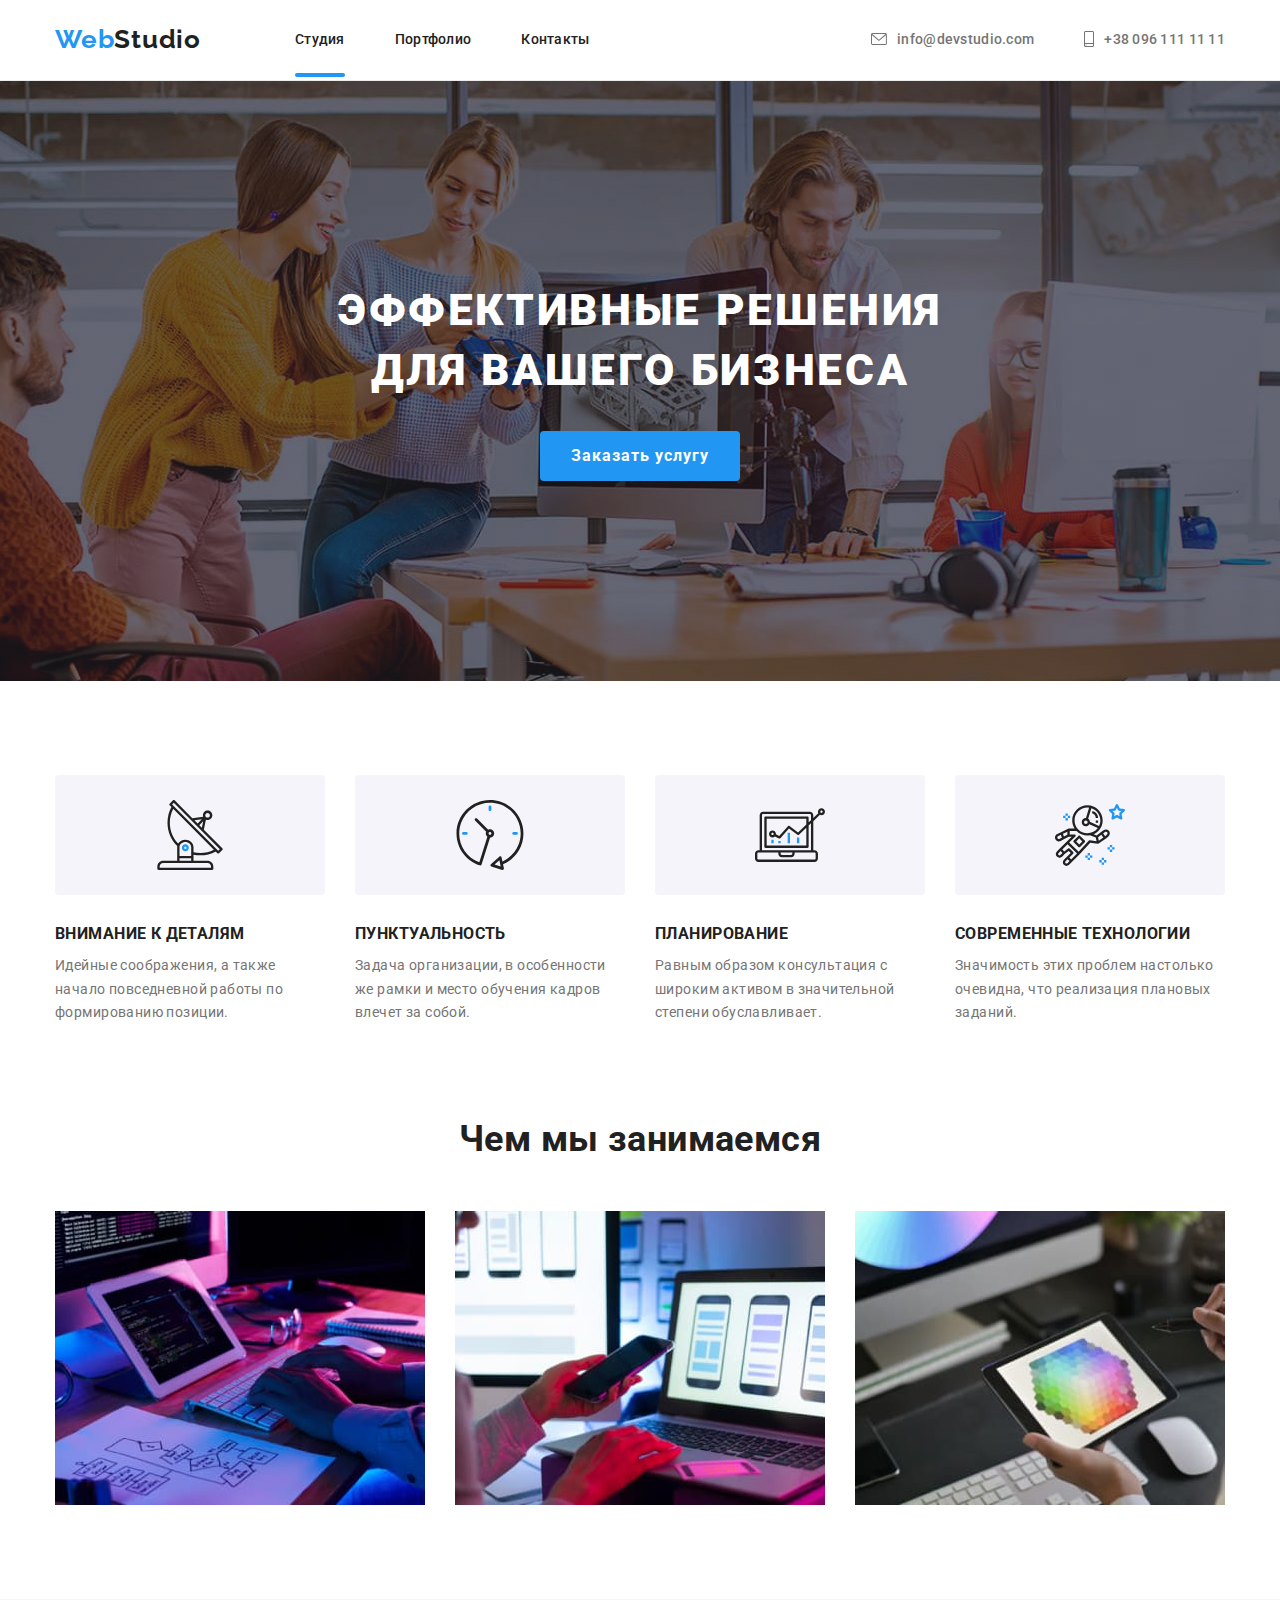
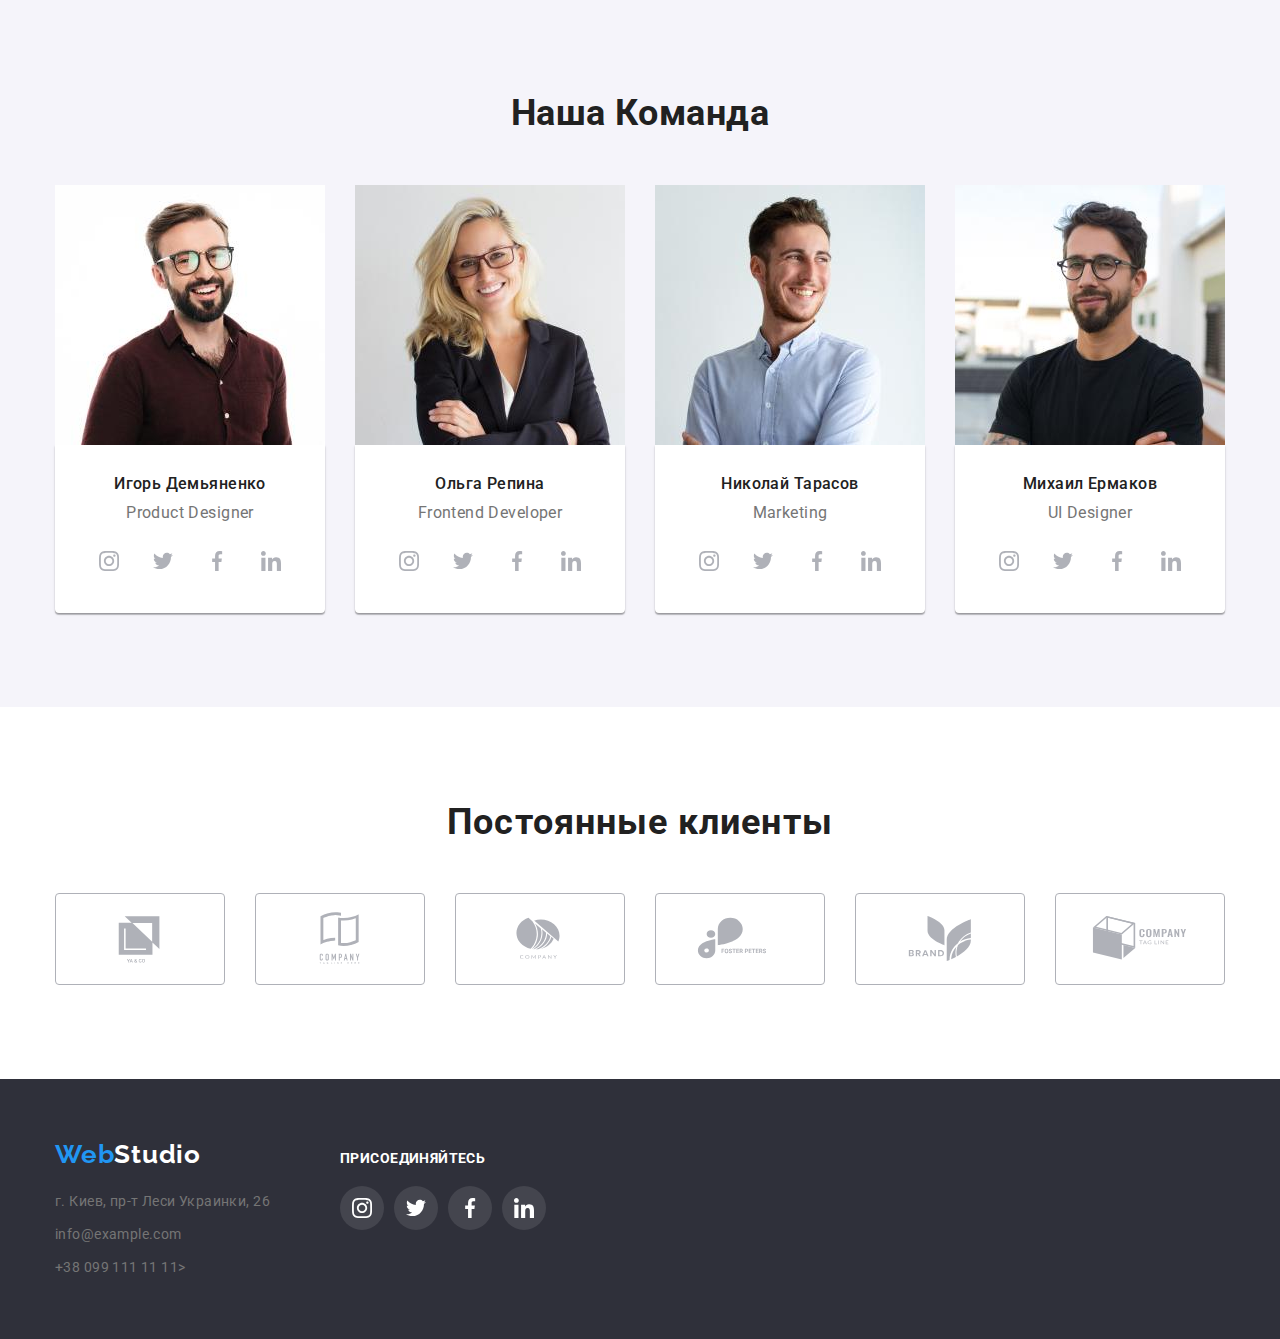
==== index.html @ 45fd3f33 "upd" ====
<!DOCTYPE html>
<html lang="ru">
  <head>
    <meta charset="UTF-8" />
    <title>Web Studio</title>
    <link
      rel="stylesheet"
      href="https://cdnjs.cloudflare.com/ajax/libs/modern-normalize/1.0.0/modern-normalize.min.css"
    />
    <link
    rel="stylesheet"
    href="https://cdnjs.cloudflare.com/ajax/libs/animate.css/4.1.1/animate.min.css"
  />
    <link
      href="https://fonts.googleapis.com/css2?family=Raleway:wght@700&family=Roboto:wght@400;500;700;900&display=swap"
      rel="stylesheet"
    />
    <link rel="stylesheet" href="./css/styles.css" />
  </head>
  <body>
    <header class="header">
      <div class="container header-container">
        <nav class="header-navigation">
          <a class="link web-logo" href="./index.html"
            >Web<span class="logo-studio">Studio</span>
          </a>

          <ul class="header-list list">
            <li class="header-item">
              <a class="header-link link current" href="./index.html">Студия</a>
            </li>
            <li class="header-item">
              <a class="link header-link" href="./portfolio.html">Портфолио</a>
            </li>
            <li class="header-item">
              <a class="link header-link" href="">Контакты</a>
            </li>
          </ul>
        </nav>

        <ul class="header-contacts-list list">
          <li class="header-contacts-item">
            <a class="header-mailto link" href="mailto:info@devstudio.com">
              <svg class="header-contacts-icon" width="16" height="12">
                <use href="./images/icons.svg#icon-envelope"></use>
              </svg>
              info@devstudio.com</a
            >
          </li>
          <li class="header-contacts-item">
            <a class="header-tel link" href="tel:+380961111111">
              <svg class="header-contacts-icon" width="10" height="16">
                <use href="./images/icons.svg#icon-icon-smartphone"></use>
              </svg>
              +38 096 111 11 11</a
            >
          </li>
        </ul>
      </div>
    </header>

    <main>
      <section class="hero">
        <div class="container hero-container">
          <h1 class="hero-title">ЭФФЕКТИВНЫЕ РЕШЕНИЯ ДЛЯ ВАШЕГО БИЗНЕСА</h1>

          <button class="hero-btn" type="button" data-modal-open>Заказать услугу</button>
        </div>
      </section>

      <section class="section specificities">
        <div class="container specificities-container">
          <!-- <h2 class="visually-hidden">Особенности</h2> -->
          <ul class="specificities-list list">
            <li class="specificities-item">
              <div class="specificities-item-icon">
                <svg class="specificities-icon" width="70" height="70">
                  <use href="./images/icons.svg#icon-specifities-img1"></use>
                </svg>
              </div>
              <h3 class="specificities-title">Внимание к деталям</h3>

              <p class="specificities-text">
                Идейные соображения, а также начало повседневной работы по
                формированию позиции.
              </p>
            </li>
            <li class="specificities-item">
              <div class="specificities-item-icon">
                <svg class="specificities-icon" width="70" height="70">
                  <use href="./images/icons.svg#icon-specifities-img2"></use>
                </svg>
              </div>
              <h3 class="specificities-title">Пунктуальность</h3>

              <p class="specificities-text">
                Задача организации, в особенности же рамки и место обучения
                кадров влечет за собой.
              </p>
            </li>

            <li class="specificities-item">
              <div class="specificities-item-icon">
                <svg class="specificities-icon" width="70" height="70">
                  <use href="./images/icons.svg#icon-specifities-img3"></use>
                </svg>
              </div>
              <h3 class="specificities-title">Планирование</h3>
              <p class="specificities-text">
                Равным образом консультация с широким активом в значительной
                степени обуславливает.
              </p>
            </li>
            <li class="specificities-item">
              <div class="specificities-item-icon">
                <svg class="specificities-icon" width="70" height="70">
                  <use href="./images/icons.svg#icon-specifities-img4"></use>
                </svg>
              </div>
              <h3 class="specificities-title">Современные технологии</h3>
              <p class="specificities-text">
                Значимость этих проблем настолько очевидна, что реализация
                плановых заданий.
              </p>
            </li>
          </ul>
        </div>
      </section>
      <section class="section about">
        <div class="container about-container">
          <h2 class="about-title">Чем мы занимаемся</h2>
          <ul class="about-list list">
            <li class="about-item">
              <img
                src="./images/img.jpg"
                alt="человек набирает текст на клавиатуре"
                width="370"
                height="294"
              />
            </li>
            <li></li>
            <li class="about-item">
              <img
                src="./images/img2.jpg"
                alt="работа с компьютером и телефоном"
                width="370"
                height="294"
              />
            </li>
            <li class="about-item">
              <img
                src="./images/img3.jpg"
                alt="работа с цветовой палитрой на планшете"
                width="370"
                height="294"
              />
            </li>
          </ul>
        </div>
      </section>

      <section class="section team">
        <div class="container team-container">
          <h2 class="team-title">Наша Команда</h2>
          <ul class="team-list list">
            <li class="team-item">
              <img
                src="./images/ihor(1).jpg"
                alt="Игорь Демьяненко"
                width="270"
                height="260"
              />
              <div class="team-card-img">
                <h3 class="team-item-title">Игорь Демьяненко</h3>
                <p class="team-item-text" lang="en">Product Designer</p>
                <ul class="team-social-list list">
                  <li class="team-social-item">
                    <a href="" class="team-social-link">
                      <svg class="team-social-icon" width="20" height="20">
                        <use href="./images/icons.svg#icon-instagram"></use>
                      </svg>
                    </a>
                  </li>

                  <li class="team-social-item">
                    <a href="" class="team-social-link">
                      <svg class="team-social-icon" width="20" height="20">
                        <use href="./images/icons.svg#icon-twitter"></use>
                      </svg>
                    </a>
                  </li>

                  <li class="team-social-item">
                    <a href="" class="team-social-link">
                      <svg class="team-social-icon" width="20" height="20">
                        <use href="./images/icons.svg#icon-facebook"></use>
                      </svg>
                    </a>
                  </li>

                  <li class="team-social-item">
                    <a href="" class="team-social-link">
                      <svg class="team-social-icon" width="20" height="20">
                        <use href="./images/icons.svg#icon-linkedin"></use>
                      </svg>
                    </a>
                  </li>
                </ul>
              </div>
            </li>
            <li class="team-item">
              <img
                src="./images/olga.jpg"
                alt="Ольга Репина"
                width="270"
                height="260"
              />
              <div class="team-card-img">
                <h3 class="team-item-title">Ольга Репина</h3>
                <p class="team-item-text" lang="en">Frontend Developer</p>
                <ul class="team-social-list list">
                  <li class="team-social-item">
                    <a href="" class="team-social-link">
                      <svg class="team-social-icon" width="20" height="20">
                        <use href="./images/icons.svg#icon-instagram"></use>
                      </svg>
                    </a>
                  </li>

                  <li class="team-social-item">
                    <a href="" class="team-social-link">
                      <svg class="team-social-icon" width="20" height="20">
                        <use href="./images/icons.svg#icon-twitter"></use>
                      </svg>
                    </a>
                  </li>

                  <li class="team-social-item">
                    <a href="" class="team-social-link">
                      <svg class="team-social-icon" width="20" height="20">
                        <use href="./images/icons.svg#icon-facebook"></use>
                      </svg>
                    </a>
                  </li>

                  <li class="team-social-item">
                    <a href="" class="team-social-link">
                      <svg class="team-social-icon" width="20" height="20">
                        <use href="./images/icons.svg#icon-linkedin"></use>
                      </svg>
                    </a>
                  </li>
                </ul>
              </div>
            </li>

            <li class="team-item">
              <img
                src="./images/nikolay.jpg"
                alt="Николай Тарасов"
                width="270"
                height="260"
              />
              <div class="team-card-img">
                <h3 class="team-item-title">Николай Тарасов</h3>
                <p class="team-item-text" lang="en">Marketing</p>
                <ul class="team-social-list list">
                  <li class="team-social-item">
                    <a href="" class="team-social-link">
                      <svg class="team-social-icon" width="20" height="20">
                        <use href="./images/icons.svg#icon-instagram"></use>
                      </svg>
                    </a>
                  </li>

                  <li class="team-social-item">
                    <a href="" class="team-social-link">
                      <svg class="team-social-icon" width="20" height="20">
                        <use href="./images/icons.svg#icon-twitter"></use>
                      </svg>
                    </a>
                  </li>

                  <li class="team-social-item">
                    <a href="" class="team-social-link">
                      <svg class="team-social-icon" width="20" height="20">
                        <use href="./images/icons.svg#icon-facebook"></use>
                      </svg>
                    </a>
                  </li>

                  <li class="team-social-item">
                    <a href="" class="team-social-link">
                      <svg class="team-social-icon" width="20" height="20">
                        <use href="./images/icons.svg#icon-linkedin"></use>
                      </svg>
                    </a>
                  </li>
                </ul>
              </div>
            </li>
            <li class="team-item">
              <img
                src="./images/mihail.jpg"
                alt="Михаил Ермаков"
                width="270"
                height="260"
              />
              <div class="team-card-img">
                <h3 class="team-item-title">Михаил Ермаков</h3>
                <p class="team-item-text" lang="en">UI Designer</p>
                <ul class="team-social-list list">
                  <li class="team-social-item">
                    <a href="" class="team-social-link">
                      <svg class="team-social-icon" width="20" height="20">
                        <use href="./images/icons.svg#icon-instagram"></use>
                      </svg>
                    </a>
                  </li>

                  <li class="team-social-item">
                    <a href="" class="team-social-link">
                      <svg class="team-social-icon" width="20" height="20">
                        <use href="./images/icons.svg#icon-twitter"></use>
                      </svg>
                    </a>
                  </li>

                  <li class="team-social-item">
                    <a href="" class="team-social-link">
                      <svg class="team-social-icon" width="20" height="20">
                        <use href="./images/icons.svg#icon-facebook"></use>
                      </svg>
                    </a>
                  </li>

                  <li class="team-social-item">
                    <a href="" class="team-social-link">
                      <svg class="team-social-icon" width="20" height="20">
                        <use href="./images/icons.svg#icon-linkedin"></use>
                      </svg>
                    </a>
                  </li>
                </ul>
              </div>
            </li>
          </ul>
        </div>
      </section>

      <section class="section clients">
        <div class="container clients-container">
          <h2 class="clients-title">Постоянные клиенты</h2>
          <ul class="clients-list list">
            <li class="clients-item">
              <a class="clients-link" href="">
                <svg class="clients-link-icon">
                  <use href="./images/icons.svg#icon-Logo"></use></svg>
              </a>
            </li>

            <li class="clients-item">
              <a class="clients-link" href="">
                <svg class="clients-link-icon" width="106" height="60">
                  <use href="./images/icons.svg#icon-Logo2"></use></svg>
              </a>
            </li>

            <li class="clients-item">
              <a class="clients-link" href="">
                <svg class="clients-link-icon">
                  <use href="./images/icons.svg#icon-Logo3"></use></svg>
              </a>
            </li>

            <li class="clients-item">
              <a class="clients-link" href="">
                <svg class="clients-link-icon">
                  <use href="./images/icons.svg#icon-Logo4"></use></svg>
              </a>
            </li>

            <li class="clients-item">
              <a class="clients-link" href="">
                <svg class="clients-link-icon">
                  <use href="./images/icons.svg#icon-Logo5"></use></svg></a>
            </li>

            <li class="clients-item">
              <a class="clients-link" href="">
                <svg class="clients-link-icon">
                  <use href="./images/icons.svg#icon-Logo6"></use></svg>
              </a>
            </li>
          </ul>
        </div>
      </section>
    </main>
    <footer class="footer">
      <div class="container footer-container">
        <div class="footer-adress">
          <a class="link web-logo-footer" href="/">
            Web<span class="logo-studio-footer">Studio</span>
          </a>
          <address class="contacts-address">
            <ul class="contacts-list list">
              <li class="contacts-item-adress">
                г. Киев, пр-т Леси Украинки, 26
              </li>
              <li class="contacts-item">
                <a class="contacts-mailto link" href="mailto:info@example.com"
                  >info@example.com</a
                >
              </li>
              <li class="contacts-item">
                <a class="contacts-tel link" href="tel:+380991111111"
                  >+38 099 111 11 11></a
                >
              </li>
            </ul>
          </address>
        </div>
        <div class="footer-social" style="margin-left: 70px;">
          <p class="footer-social-title">ПРИСОЕДИНЯЙТЕСЬ</p>
          <ul class="footer-social-list list">
            <li class="footer-social-item">
              <a href="" class="footer-social-link link">
                <svg class="footer-social-icon" width="20" height="20">
                  <use href="./images/icons.svg#icon-instagram"></use>
                </svg>
              </a>
            </li>

            <li class="footer-social-item">
              <a href="" class="footer-social-link link">
                <svg class="footer-social-icon" width="20" height="20">
                  <use href="./images/icons.svg#icon-twitter"></use>
                </svg>
              </a>
            </li>

            <li class="footer-social-item">
              <a href="" class="footer-social-link link">
                <svg class="footer-social-icon" width="20" height="20">
                  <use href="./images/icons.svg#icon-facebook"></use>
                </svg>
              </a>
            </li>

            <li class="footer-social-item">
              <a href="" class="footer-social-link link">
                <svg class="footer-social-icon" width="20" height="20">
                  <use href="./images/icons.svg#icon-linkedin"></use>
                </svg>
              </a>
            </li>
          </ul>
        </div>
      </div>
    </footer>
    <div class="backdrop is-hidden" data-modal>
      <div class="modal">
        <button type="button" class="modal-close" data-modal-close>
          <svg class="modal-close-icon" width="18" height="18">
            <use href="./images/icons.svg#icon-close-black"></use>
          </svg>
        </button>
      </div>
    </div>
    <script src="./js/modal.js"></script>
  </body>
</html>
---- css/styles.css ----
:root {
  --main-title-color: #ffffff;
  --second-title-color: #212121;
  --third-title-color: #212121;
  --fourth-title-color: #212121;
  --main-text-color: #757575;
  --second-text-color: #757575;
  --main-btn-color: #ffffff;
  --second-btn-color: #212121;
  --header-text-color: #212121;
  --accent-color: #2196f3;
  --background-color: #2f303a;
  --third-text-color: rgba(255, 255, 255, 0.6);
  --second-accent-color: #188ce8;
  --main-background-color: #f5f4fa;
}

p,
h1,
h2,
h3 {
  margin: 0;
}

ul {
  margin: 0;
  padding: 0;
}

img {
  display: block;
  max-width: 100%;
  height: auto;
}

.container {
  width: 1200px;
  padding-left: 15px;
  padding-right: 15px;
  margin: 0 auto;
}

.section {
  padding-top: 94px;
  padding-bottom: 94px;
}

body {
  font-family: "Roboto", sans-serif;
  color: var(--main-text-color);
  background-color: var(--main-background-color);
  font-size: 14px;
  letter-spacing: 0.03em;
}

.list {
  list-style: none;
}

.link {
  text-decoration: none;
}

.visually-hidden {
  position: absolute;
  white-space: nowrap;
  width: 1px;
  height: 1px;
  overflow: hidden;
  border: 0;
  padding: 0;
  clip: rect(0 0 0 0);
  clip-path: inset(50%);
  margin: -1px;
}

/* -----------------------HEADER--------------------- */

.header {
  background-color: var(--main-title-color);
  padding-top: 24px;
  padding-bottom: 25px;
  border-bottom: 1px solid #ececec;
}

.web-logo {
  font-family: Raleway;
  font-weight: 700;
  font-size: 26px;
  line-height: 1.19;
  letter-spacing: 0.03em;
  color: var(--accent-color);
}

.logo-studio {
  font-family: Raleway;
  font-weight: 700;
  font-size: 26px;
  line-height: 1.19;
  letter-spacing: 0.03em;
  color: var(--header-text-color);
}

.header-link {
  font-weight: 500;
  font-style: normal;
  font-size: 14px;
  line-height: 1.33;
  letter-spacing: 0.02em;
  color: var(--header-text-color);
  transition: color 250ms cubic-bezier(0.4, 0, 0.2, 1);
  /* padding-bottom: 28px; */
}

.header-link:hover,
.header-link:focus {
  color: var(--accent-color);
}

.web-logo {
  margin-right: 94px;
}

.header-container {
  display: flex;
  align-items: center;
}

.header-navigation {
  display: flex;
  align-items: center;
}

.header-list {
  display: flex;
}

.header-item:not(:last-child) {
  margin-right: 50px;
}

.header-contacts-list {
  display: flex;
  margin-left: auto;
}

.header-contacts-item {
  display: flex;
  align-items: center;
}

.header-tel {
  font-style: normal;
  font-weight: 500;
  font-size: 14px;
  line-height: 1.33;
  letter-spacing: 0.02em;
  color: var(--main-text-color);
  margin-left: 50px;
  display: flex;
  align-items: center;
  transition: color 250ms cubic-bezier(0.4, 0, 0.2, 1);
}

.header-tel:hover,
.header-tel:focus {
  color: var(--accent-color);
}

.header-mailto {
  font-style: normal;
  font-weight: 500;
  font-size: 14px;
  line-height: 1.33;
  letter-spacing: 0.02em;
  color: var(--main-text-color);
  display: flex;
  align-items: center;
  transition: color 250ms cubic-bezier(0.4, 0, 0.2, 1);
  /* margin-right: 10px; */
}

.header-mailto:hover,
.header-mailto:focus {
  color: var(--accent-color);
}

.header-contacts-icon {
  margin-right: 10px;
  fill: currentColor;
  transition: fill 250ms cubic-bezier(0.4, 0, 0.2, 1);
  /* display: flex;
  align-items: center; */
}

.header-contacts-icon:hover,
.header-contacts-icon:focus {
  fill: var(--second-accent-color);
}

.header-link.current::after {
  position: absolute;
  display: block;
  content: "";
  width: 100%;
  height: 4px;
  border-radius: 2px;
  bottom: 0;
  background-color: var(--accent-color);
  left: 0;

  /* margin-top: 32px; */
}

.header-link {
  position: relative;
  padding-bottom: 30px;
}

/* -----------------------HERO--------------------- */
.hero {
  background-color: var(--background-color);
  background-image: linear-gradient(
      rgba(47, 48, 58, 0.4),
      rgba(47, 48, 58, 0.4)
    ),
    url(../images/hero-bg.jpg);
  padding-top: 200px;
  padding-bottom: 200px;
  background-position: center;
  background-repeat: no-repeat;
  background-size: auto auto;
  height: 600px;
  margin: 0 auto;
  max-width: 1600px;
}

.hero-container {
  /* margin: 0 auto; */
  /* display: flex; */
  /* margin-right: auto;
    margin-left: auto;
    margin-bottom: 30px; */
  text-align: center;
}
.hero-title {
  width: 696px;
  margin: 0 auto;
  font-weight: 900;
  font-size: 44px;
  line-height: 1.36;
  text-align: center;
  margin-bottom: 30px;
  letter-spacing: 0.06em;
  color: var(--main-title-color);
}

.hero-btn {
  width: 200px;
  height: 50px;

  cursor: pointer;
  font-family: inherit;
  background: var(--accent-color);
  border-radius: 4px;
  border: none;
  font-weight: 700;
  font-size: 16px;
  line-height: 1.87;
  letter-spacing: 0.06em;
  color: var(--main-btn-color);
  transition: background-color 250ms cubic-bezier(0.4, 0, 0.2, 1);
}

.hero-btn:hover,
.hero-btn:focus {
  background-color: var(--second-accent-color);
}

/* -------------------SPECIFICITIES------------------------- */

.specificities {
  background-color: var(--main-title-color);
  padding-top: 94px;
  padding-bottom: 0;
}

.specificities-container {
  display: flex;
}

.specificities-item-icon {
  display: flex;
  align-items: center;
  justify-content: center;
  background: #f5f4fa;
  border-radius: 4px;
  width: 270px;
  height: 120px;
  margin-bottom: 30px;
}

.specificities-list {
  display: flex;
}

.specificities-item:not(:last-child) {
  margin-right: 30px;
}

.specificities-title {
  margin-bottom: 10px;
  width: 270px;
  font-weight: 700;
  line-height: 1.14;
  text-transform: uppercase;
  color: var(--second-title-color);
}

.specificities-text {
  font-weight: normal;
  font-size: 14px;
  letter-spacing: 0.03em;
  line-height: 1.71;
  color: var(--second-text-color);
}

/* -------------------ABOUT------------------------- */

.about {
  background-color: var(--main-title-color);
  padding-bottom: 94px;
}

.about-container {
  text-align: center;
}
.about-title {
  margin-bottom: 50px;
  width: 377px;
  text-align: center;
  margin-left: auto;
  margin-right: auto;
  font-weight: 700;
  font-size: 36px;
  line-height: 1.16;
  color: var(--fourth-title-color);
}

.about-list {
  display: flex;
}

.about-item:not(:last-child) {
  margin-right: 30px;
}

.about-items-img {
  display: block;
  max-width: 100%;
  height: auto;
}
/* -------------------TEAM------------------------- */
.team {
  background-color: var(--main-background-color);
  padding-top: 94px;
  padding-bottom: 94px;
}

.team-container {
  text-align: center;
}

.team-title {
  width: 265px;
  text-align: center;
  margin-left: auto;
  margin-right: auto;
  margin-bottom: 50px;
  font-weight: 700;
  font-size: 36px;
  line-height: 1.16;
  color: var(--fourth-title-color);
}

.team-list {
  display: flex;
}

.team-item-title {
  margin: 0 auto;
  padding-bottom: 10px;
  font-weight: 500;
  font-size: 16px;
  line-height: 1.18;
  color: var(--fourth-title-color);
}

.team-item:not(:last-child) {
  margin-right: 30px;
}

.team-item-text {
  margin: 0 auto;
  font-weight: 400;
  font-size: 16px;
  line-height: 1.18;
  color: var(--second-text-color);
  margin-bottom: 16px;
}

.team-card-img {
  display: block;
  padding-top: 30px;
  padding-bottom: 30px;
  width: 270px;
  background-color: var(--main-title-color);
  box-shadow: 0px 1px 3px rgba(0, 0, 0, 0.12), 0px 1px 1px rgba(0, 0, 0, 0.14),
    0px 2px 1px rgba(0, 0, 0, 0.2);
  border-radius: 0px 0px 4px 4px;
}

.team-social-item {
  width: 44px;
  height: 44px;
}

.team-social-item + .team-social-item {
  margin-left: 10px;
}
.team-social-list {
  display: flex;
  justify-content: center;
}

.team-social-link {
  width: 100%;
  height: 100%;
  border-radius: 50%;
  /* background-color:tomato; */
  display: flex;
  align-items: center;
  justify-content: center;
  color: #afb1b8;
  transition: color 250ms cubic-bezier(0.4, 0, 0.2, 1),
    background-color 250ms cubic-bezier(0.4, 0, 0.2, 1);
}

.team-social-icon {
  fill: currentColor;
}

.team-social-link:hover,
.team-social-link:focus {
  background-color: #2196f3;
  color: var(--main-btn-color);
}

/* -------------------CLIENTS------------------------- */
.clients {
  background-color: white;
  padding-top: 94px;
  padding-bottom: 94px;
}

.clients-title {
  font-weight: 700;
  font-size: 36px;
  line-height: 42px;
  text-align: center;
  letter-spacing: 0.03em;
  color: var(--second-title-color);
  padding-bottom: 50px;
}

.clients-link {
  display: flex;
  width: 170px;
  height: 92px;
  border: 1px solid #afb1b8;
  border-radius: 4px;
  justify-content: center;
  align-items: center;
  color: #afb1b8;
  box-sizing: border-box;
}

.clients-list {
  display: flex;
  justify-content: center;
}
.clients-item {
  display: block;
}
.clients-item + .clients-item {
  margin-left: 30px;
}

.clients-link-icon {
  width: 106px;
  height: 60px;
  transition: color 250ms cubic-bezier(0.4, 0, 0.2, 1),
    background-color 250ms cubic-bezier(0.4, 0, 0.2, 1),
    border 250ms cubic-bezier(0.4, 0, 0.2, 1);
}
.clients-link-icon {
  fill: currentColor;
}

.clients-link:hover,
.clients-link:focus {
  /* padding: 16px 32px 16px 32px; */
  background-color: var(--main-title-color);
  color: #2196f3;
  border: 1px solid var(--second-accent-color);
  /* width: auto;
  height: auto; */
}

/* -------------------FOOTER------------------------- */
.footer {
  background-color: var(--background-color);
  padding-top: 60px;
  padding-bottom: 60px;
}

.footer-container {
  display: flex;
  align-items: baseline;
}

.footer-social-title {
  /* font-family: Roboto;
  font-style: normal; */
  font-weight: 700;
  font-size: 14px;
  line-height: 16px;
  letter-spacing: 0.03em;
  text-transform: uppercase;
  color: var(--main-btn-color);
  /* color: var(--main-btn-color); */
  margin-bottom: 20px;
  /* margin-left: 70px; */
}

.footer-social-link {
  display: flex;
  align-items: center;
  justify-content: center;
  width: 100%;
  height: 100%;
  /* margin-left: 10px; */
  background-color: rgba(255, 255, 255, 0.1);
  border-radius: 50%;
  color: var(--main-btn-color);
  transition: background-color 250ms cubic-bezier(0.4, 0, 0.2, 1);
}

.footer-social-icon {
  fill: currentColor;
}

.footer-social-link:hover,
.footer-social-link:focus {
  background-color: var(--second-accent-color);
}

.footer-social-item {
  color: var(--main-btn-color);
  width: 44px;
  height: 44px;
}

.footer-social-item:not(:last-child) {
  margin-right: 10px;
}
.footer-social-list {
  display: flex;
  /* margin-left: 70px; */
}

.contacts-address {
  margin-top: 20px;
}

.contacts-item:not(:last-child) {
  margin-bottom: 9px;
}

.web-logo-footer {
  font-family: Raleway;
  font-weight: 700;
  font-size: 26px;
  line-height: 31px;
  letter-spacing: 0.03em;
  color: var(--accent-color);
}

.logo-studio-footer {
  font-family: Raleway;
  font-weight: 700;
  font-size: 26px;
  line-height: 31px;
  letter-spacing: 0.03em;
  color: var(--main-title-color);
}

.contacts-mailto {
  font-style: normal;
  font-weight: 400;
  font-size: 14px;
  line-height: 1.71;
  letter-spacing: 0.03em;
  color: var(--main-text-color);
  transition: color 250ms cubic-bezier(0.4, 0, 0.2, 1);
}

.contacts-mailto:hover,
.contacts-mailto:focus {
  color: var(--main-title-color);
}

.contacts-tel {
  font-style: normal;
  font-weight: 400;
  font-size: 14px;
  line-height: 1.71;
  letter-spacing: 0.03em;
  color: var(--main-text-color);
  transition: color 250ms cubic-bezier(0.4, 0, 0.2, 1);
}

.contacts-tel:hover,
.contacts-tel:focus {
  color: var(--main-title-color);
}

.contacts-item-adress {
  margin-bottom: 9px;
  font-style: normal;
  font-weight: 400;
  font-size: 14px;
  line-height: 1.71;
  letter-spacing: 0.03em;
  color: var(--main-text-color);
  transition: color 250ms cubic-bezier(0.4, 0, 0.2, 1);
}

.contacts-item-adress:hover,
.contacts-item-adress:focus {
  color: var(--main-title-color);
}

/* -------------------PORTFOLIO------------------------- */

.portfolio {
  background-color: var(--main-title-color);
  padding-top: 94px;
  padding-bottom: 94px;
}

.portolio-container {
  display: block;
}

.portfolio-btn-list {
  display: flex;
  justify-content: center;
  margin-bottom: 50px;
}
.portfolio-list {
  display: flex;
  flex-wrap: wrap;
  justify-content: center;
}

.portfolio-btn {
  display: flex;
  padding: 6px 22px 6px 22px;
  border-style: none;
  cursor: pointer;
  background-color: #f5f4fa;
  border: 1px solid transparent;
  border-radius: 4px;
  font-weight: 500;
  font-size: 16px;
  line-height: 1.62;
  letter-spacing: 0.03em;
  color: var(--second-btn-color);
  transition: color 250ms cubic-bezier(0.4, 0, 0.2, 1),
    bacground-color 250ms cubic-bezier(0.4, 0, 0.2, 1),
    box-shadow 250ms cubic-bezier(0.4, 0, 0.2, 1);
}

.portfolio-btn:hover,
.portfolio-btn:focus {
  background-color: var(--accent-color);
  color: var(--main-title-color);
  box-shadow: 0px 3px 1px rgba(0, 0, 0, 0.1), 0px 1px 2px rgba(0, 0, 0, 0.08),
    0px 2px 2px rgba(0, 0, 0, 0.12);
}

.portfolio-item-btn:not(:last-child) {
  margin-right: 8px;
}

.portfolio-item {
  width: 370px;
  margin-right: 30px;
  margin-bottom: 30px;
  /* position: relative; */
}

.portfolio-item:hover .portfolio-item-top-text {
  transform: translateY(0);
}

/* .portfolio-item:hover,
.portfolio-item:focus {
  box-shadow: 0px 1px 1px rgba(0, 0, 0, 0.12), 0px 4px 4px rgba(0, 0, 0, 0.06), 1px 4px 6px rgba(0, 0, 0, 0.16);
} */

.portfolio-img-link {
  transition: box-shadow 250ms cubic-bezier(0.4, 0, 0.2, 1);
}

.portfolio-img-link:hover,
.portfolio-img-link:focus {
  box-shadow: 0px 1px 1px rgba(0, 0, 0, 0.12), 0px 4px 4px rgba(0, 0, 0, 0.06),
    1px 4px 6px rgba(0, 0, 0, 0.16);
  display: block;
}
.portfolio-item:nth-child(n + 7) {
  margin-bottom: 0;
}

.portfolio-item:nth-child(3n + 3) {
  margin-right: 0;
}

.portfolio-item-img {
  display: block;
  min-width: 100%;
  height: auto;
}

.portfolio-title {
  font-weight: 700;
  font-size: 18px;
  line-height: 2;
  letter-spacing: 0.06em;
  color: var(--third-title-color);
}

.portfolio-text {
  font-size: 16px;
  line-height: 2;
  color: var(--second-text-color);
}

.portfolio-card-img {
  padding: 24px 20px 24px 20px;
  border: 1px;
  border-top: none;
  background-color: var(--main-title-color);
  border: 1px solid #eeeeee;
  /* display: block; */
}

.portfolio-item-top-text {
  position: absolute;
  top: 0;
  left: 0;
  background-color: rgba(33, 150, 243, 0.9);
  padding: 63px;
  color: white;
  font-weight: 400;
  font-size: 18px;
  line-height: 28px;
  height: 170px;
  /* width: 370px; */
  overflow: auto;
  padding: 63px 24px;
  transform: translateY(100%);
  transition: transform 250ms cubic-bezier(0.4, 0, 0.2, 1);
}

.portfolio-item-wrap {
  position: relative;
  overflow: hidden;
}

.backdrop {
  width: 100%;
  height: 100%;
  background-color: rgba(0, 0, 0, 0.2);
  position: fixed;
  top: 0;
  transition: opacity 250ms cubic-bezier(0.4, 0, 0.2, 1);
}

.backdrop.is-hidden .modal {
  transform: scale(1.5) rotate(180deg);
  transition: transform 250ms;
}

.modal {
  width: 528px;
 min-height: 581px;
 background-color: white;
 border-radius: 4px;
 position: absolute;
 top: 50%;
 left: 50%;
 transform: scale(1) rotate(0);
 transform: translate(-50%, -50%);
 transition: transform 250ms;
 box-shadow: 0px 1px 3px rgba(0, 0, 0, 0.12), 0px 1px 1px rgba(0, 0, 0, 0.14), 0px 2px 1px rgba(0, 0, 0, 0.2);
}


.modal-close {

  width: 30px;
height: 30px;
background-color: transparent;
border:1px solid #9999;
border-radius: 50%;
position: absolute;
top: 8px;
right: 8px;
display: flex;
align-items: center;
justify-content: center;
/* transform: scale(1) rotate(0);
transition: transform 250ms; */


}

.is-hidden {

  visibility: hidden;
  opacity: 0;
  pointer-events: none;
}
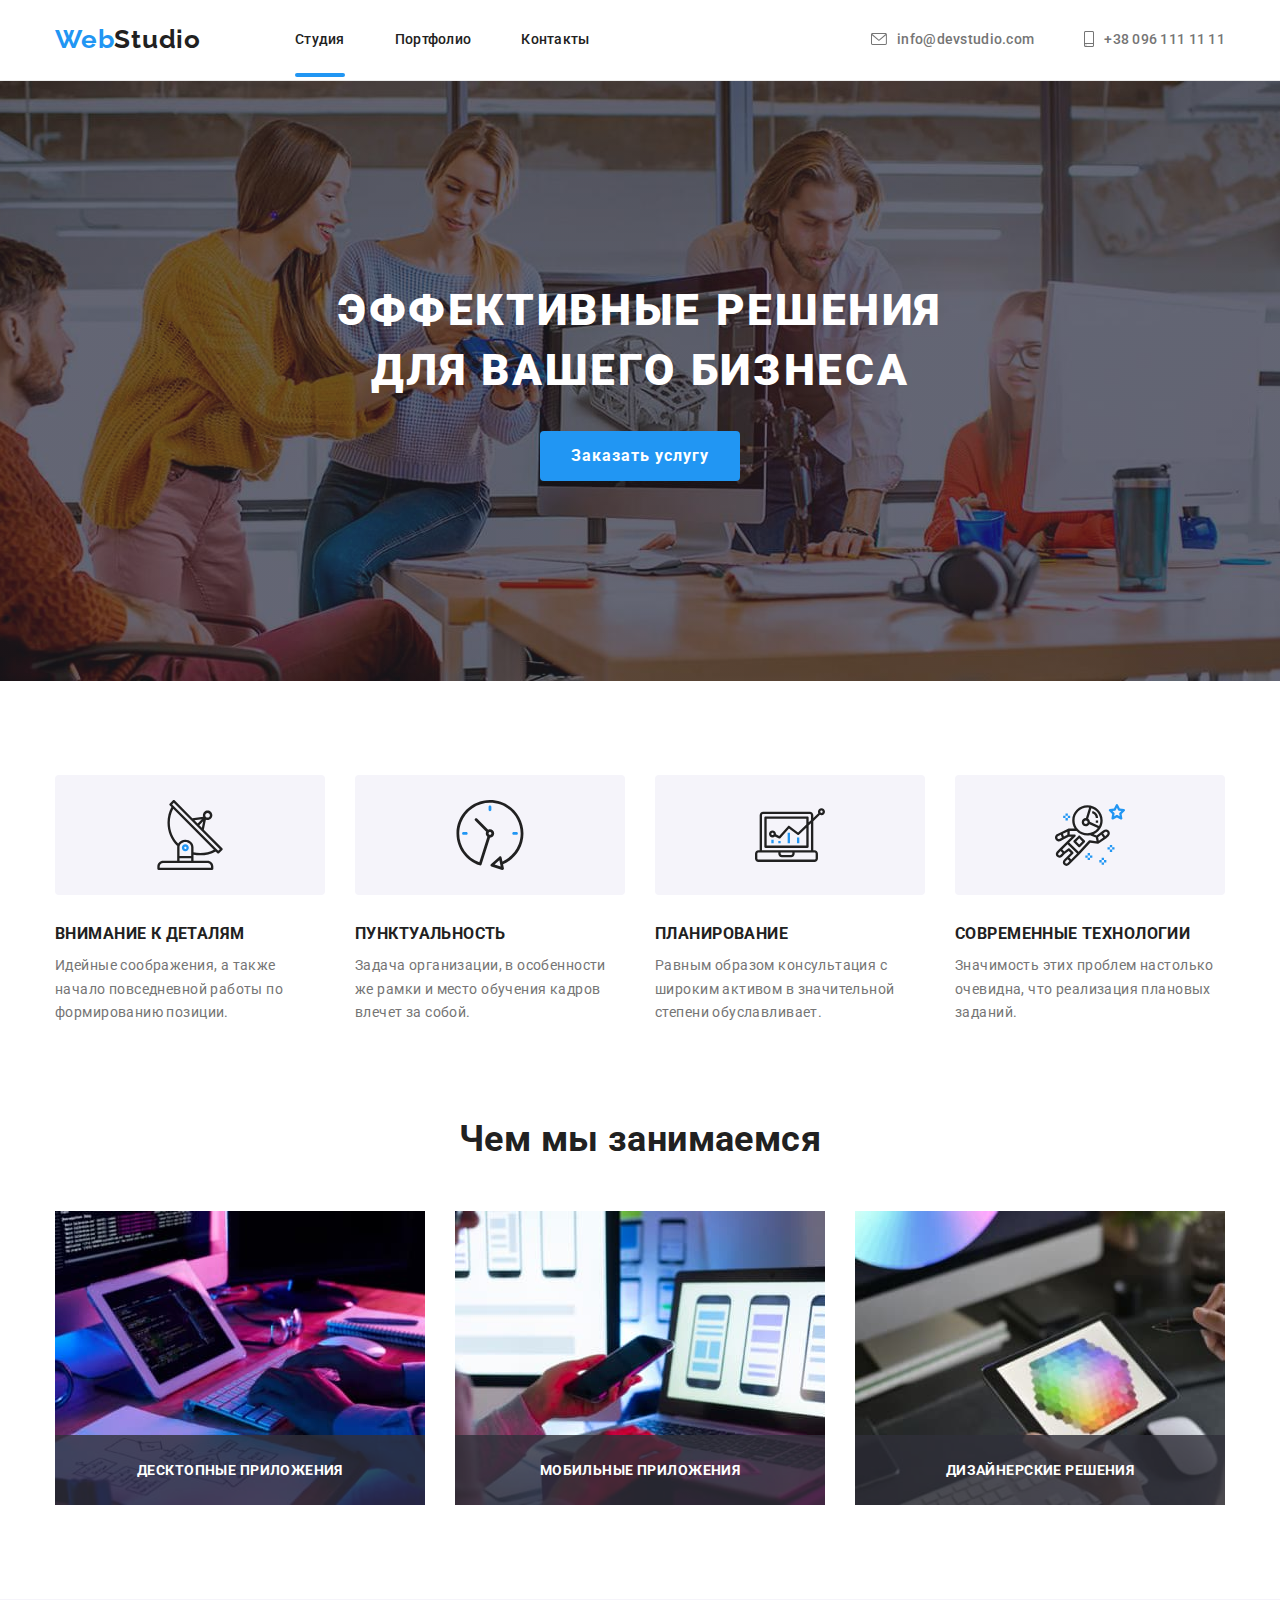
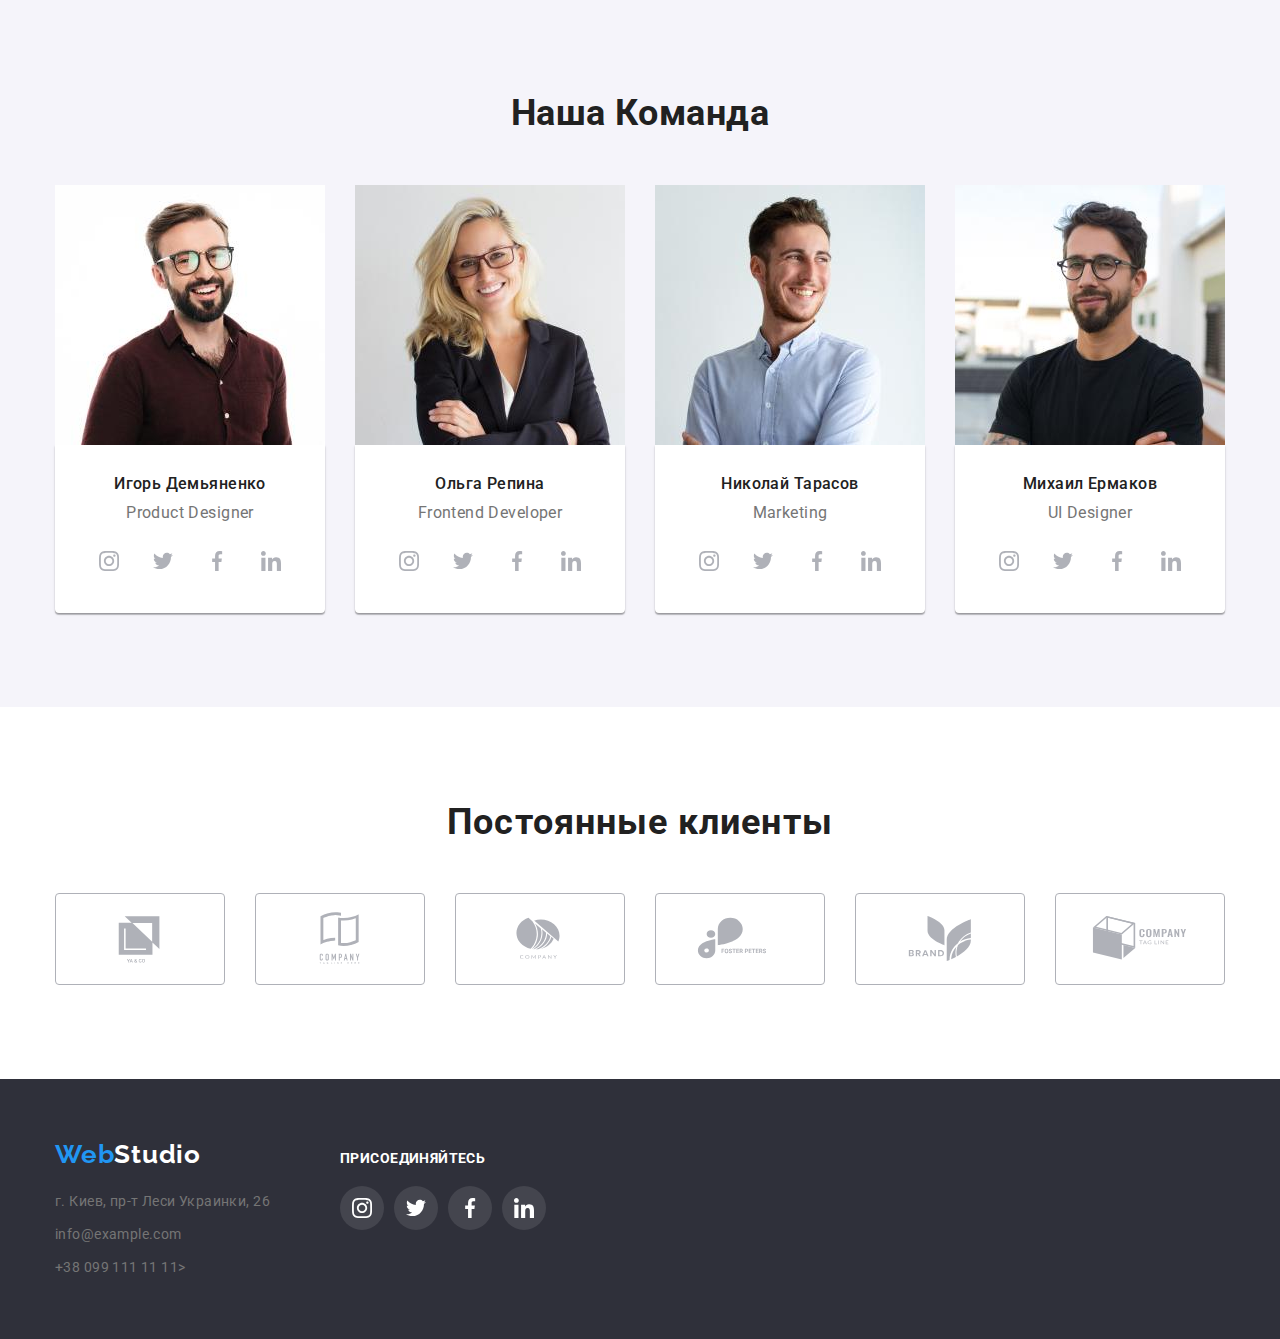
==== commit 33c2cdfe: "upd" ====
--- a/index.html
+++ b/index.html
@@ -8,9 +8,9 @@
       href="https://cdnjs.cloudflare.com/ajax/libs/modern-normalize/1.0.0/modern-normalize.min.css"
     />
     <link
-    rel="stylesheet"
-    href="https://cdnjs.cloudflare.com/ajax/libs/animate.css/4.1.1/animate.min.css"
-  />
+      rel="stylesheet"
+      href="https://cdnjs.cloudflare.com/ajax/libs/animate.css/4.1.1/animate.min.css"
+    />
     <link
       href="https://fonts.googleapis.com/css2?family=Raleway:wght@700&family=Roboto:wght@400;500;700;900&display=swap"
       rel="stylesheet"
@@ -64,7 +64,9 @@
         <div class="container hero-container">
           <h1 class="hero-title">ЭФФЕКТИВНЫЕ РЕШЕНИЯ ДЛЯ ВАШЕГО БИЗНЕСА</h1>
 
-          <button class="hero-btn" type="button" data-modal-open>Заказать услугу</button>
+          <button class="hero-btn" type="button" data-modal-open>
+            Заказать услугу
+          </button>
         </div>
       </section>
 
@@ -137,6 +139,7 @@
                 width="370"
                 height="294"
               />
+              <p class="about-item-text">ДЕСКТОПНЫЕ ПРИЛОЖЕНИЯ</p>
             </li>
             <li></li>
             <li class="about-item">
@@ -146,6 +149,7 @@
                 width="370"
                 height="294"
               />
+              <p class="about-item-text">МОБИЛЬНЫЕ ПРИЛОЖЕНИЯ</p>
             </li>
             <li class="about-item">
               <img
@@ -154,6 +158,7 @@
                 width="370"
                 height="294"
               />
+              <p class="about-item-text">ДИЗАЙНЕРСКИЕ РЕШЕНИЯ</p>
             </li>
           </ul>
         </div>
@@ -355,41 +360,47 @@
             <li class="clients-item">
               <a class="clients-link" href="">
                 <svg class="clients-link-icon">
-                  <use href="./images/icons.svg#icon-Logo"></use></svg>
+                  <use href="./images/icons.svg#icon-Logo"></use>
+                </svg>
               </a>
             </li>
 
             <li class="clients-item">
               <a class="clients-link" href="">
                 <svg class="clients-link-icon" width="106" height="60">
-                  <use href="./images/icons.svg#icon-Logo2"></use></svg>
+                  <use href="./images/icons.svg#icon-Logo2"></use>
+                </svg>
               </a>
             </li>
 
             <li class="clients-item">
               <a class="clients-link" href="">
                 <svg class="clients-link-icon">
-                  <use href="./images/icons.svg#icon-Logo3"></use></svg>
+                  <use href="./images/icons.svg#icon-Logo3"></use>
+                </svg>
               </a>
             </li>
 
             <li class="clients-item">
               <a class="clients-link" href="">
                 <svg class="clients-link-icon">
-                  <use href="./images/icons.svg#icon-Logo4"></use></svg>
+                  <use href="./images/icons.svg#icon-Logo4"></use>
+                </svg>
               </a>
             </li>
 
             <li class="clients-item">
               <a class="clients-link" href="">
                 <svg class="clients-link-icon">
-                  <use href="./images/icons.svg#icon-Logo5"></use></svg></a>
+                  <use href="./images/icons.svg#icon-Logo5"></use></svg
+              ></a>
             </li>
 
             <li class="clients-item">
               <a class="clients-link" href="">
                 <svg class="clients-link-icon">
-                  <use href="./images/icons.svg#icon-Logo6"></use></svg>
+                  <use href="./images/icons.svg#icon-Logo6"></use>
+                </svg>
               </a>
             </li>
           </ul>
@@ -420,7 +431,7 @@
             </ul>
           </address>
         </div>
-        <div class="footer-social" style="margin-left: 70px;">
+        <div class="footer-social" style="margin-left: 70px">
           <p class="footer-social-title">ПРИСОЕДИНЯЙТЕСЬ</p>
           <ul class="footer-social-list list">
             <li class="footer-social-item">
--- a/css/styles.css
+++ b/css/styles.css
@@ -355,11 +355,34 @@
   margin-right: 30px;
 }
 
+.about-item {
+  position: relative;
+}
 .about-items-img {
   display: block;
   max-width: 100%;
   height: auto;
 }
+
+.about-item-text {
+  position: absolute;
+  bottom: 0;
+  left: 0;
+  font-weight: 700;
+  font-size: 14px;
+  line-height: 16px;
+  text-align: center;
+  letter-spacing: 0.03em;
+  text-transform: uppercase;
+  color: white;
+  background-color: rgba(47, 48, 58, 0.8);
+  width: 370px;
+  height: 70px;
+  display: flex;
+  align-items: center;
+  justify-content: center;
+}
+
 /* -------------------TEAM------------------------- */
 .team {
   background-color: var(--main-background-color);
@@ -806,41 +829,38 @@
 
 .modal {
   width: 528px;
- min-height: 581px;
- background-color: white;
- border-radius: 4px;
- position: absolute;
- top: 50%;
- left: 50%;
- transform: scale(1) rotate(0);
- transform: translate(-50%, -50%);
- transition: transform 250ms;
- box-shadow: 0px 1px 3px rgba(0, 0, 0, 0.12), 0px 1px 1px rgba(0, 0, 0, 0.14), 0px 2px 1px rgba(0, 0, 0, 0.2);
-}
-
+  min-height: 581px;
+  background-color: white;
+  border-radius: 4px;
+  position: absolute;
+  top: 50%;
+  left: 50%;
+  transform: scale(1) rotate(0);
+  transform: translate(-50%, -50%);
+  transition: transform 250ms;
+  box-shadow: 0px 1px 3px rgba(0, 0, 0, 0.12), 0px 1px 1px rgba(0, 0, 0, 0.14),
+    0px 2px 1px rgba(0, 0, 0, 0.2);
+}
 
 .modal-close {
-
   width: 30px;
-height: 30px;
-background-color: transparent;
-border:1px solid #9999;
-border-radius: 50%;
-position: absolute;
-top: 8px;
-right: 8px;
-display: flex;
-align-items: center;
-justify-content: center;
-/* transform: scale(1) rotate(0);
+  height: 30px;
+  background-color: transparent;
+  border: 1px solid #9999;
+  border-radius: 50%;
+  position: absolute;
+  top: 8px;
+  right: 8px;
+  display: flex;
+  align-items: center;
+  justify-content: center;
+  transition: transform 250ms;
+  /* transform: scale(1) rotate(0);
 transition: transform 250ms; */
-
-
 }
 
 .is-hidden {
-
   visibility: hidden;
   opacity: 0;
   pointer-events: none;
-}+}
